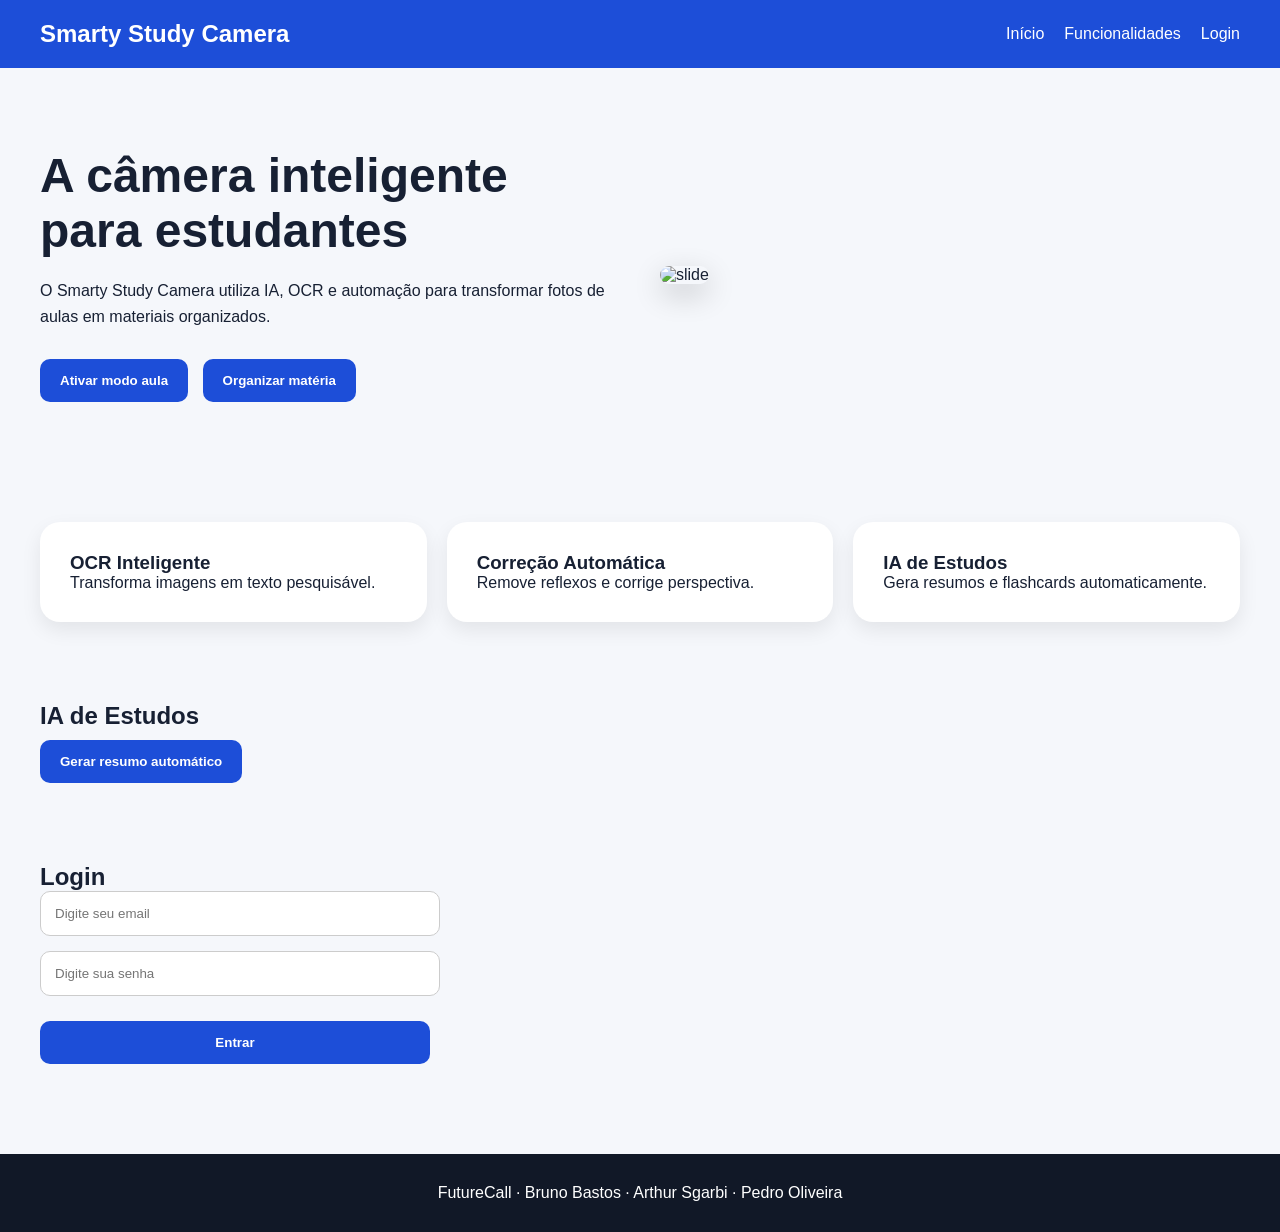
==== index.html @ efd86489 "feat-codigo bruto" ====
<!DOCTYPE html>
<html lang="pt-BR">
<head>
  <meta charset="UTF-8">
  <meta name="viewport" content="width=device-width, initial-scale=1.0">
  <title>Smarty Study Camera</title>
  <link rel="stylesheet" href="css/style.css">
</head>
<body>

<header>
  <nav class="navbar">
    <h1>Smarty Study Camera</h1>

    <ul class="menu">
      <li><a href="#">Início</a></li>
      <li><a href="#funcionalidades">Funcionalidades</a></li>
      <li><a href="#login">Login</a></li>
    </ul>
  </nav>
</header>

<main>

<section class="hero">
  <div class="hero-texto">
    <h2>A câmera inteligente para estudantes</h2>

    <p>
      O Smarty Study Camera utiliza IA, OCR e automação
      para transformar fotos de aulas em materiais organizados.
    </p>

    <button id="modoAulaBtn">
      Ativar modo aula
    </button>

    <button id="materiaBtn">
      Organizar matéria
    </button>
  </div>

  <div class="slideshow">
    <img id="slide" src="https://picsum.photos/600/400?1" alt="slide">
  </div>
</section>

<section id="funcionalidades" class="cards">

  <article class="card">
    <h3>OCR Inteligente</h3>
    <p>Transforma imagens em texto pesquisável.</p>
  </article>

  <article class="card">
    <h3>Correção Automática</h3>
    <p>Remove reflexos e corrige perspectiva.</p>
  </article>

  <article class="card">
    <h3>IA de Estudos</h3>
    <p>Gera resumos e flashcards automaticamente.</p>
  </article>

</section>

<section class="resumo-section">

  <h2>IA de Estudos</h2>

  <button id="gerarResumoBtn">
    Gerar resumo automático
  </button>

  <div id="resultadoResumo"></div>

</section>

<section id="login" class="login-section">

  <h2>Login</h2>

  <form id="loginForm">

    <input
      type="email"
      id="email"
      placeholder="Digite seu email"
    >

    <input
      type="password"
      id="senha"
      placeholder="Digite sua senha"
    >

    <button type="submit">
      Entrar
    </button>

  </form>

</section>

</main>

<footer>
  <p>
    FutureCall · Bruno Bastos · Arthur Sgarbi · Pedro Oliveira
  </p>
</footer>

<script src="js/script.js"></script>
</body>
</html>
---- css/style.css ----
*{
  margin:0;
  padding:0;
  box-sizing:border-box;
}

body{
  font-family:Arial, Helvetica, sans-serif;
  background:#f5f7fb;
  color:#172033;
}

.navbar{
  display:flex;
  justify-content:space-between;
  align-items:center;
  padding:20px 40px;
  background:#1d4ed8;
  color:white;
}

.menu{
  display:flex;
  gap:20px;
  list-style:none;
}

.menu a{
  color:white;
  text-decoration:none;
}

.hero{
  display:flex;
  justify-content:space-between;
  align-items:center;
  gap:40px;
  padding:80px 40px;
  flex-wrap:wrap;
}

.hero-texto{
  flex:1;
}

.hero h2{
  font-size:3rem;
  margin-bottom:20px;
}

.hero p{
  margin-bottom:20px;
  line-height:1.6;
}

button{
  padding:14px 20px;
  border:none;
  border-radius:10px;
  background:#1d4ed8;
  color:white;
  cursor:pointer;
  margin-right:10px;
  margin-top:10px;
  font-weight:bold;
  transition:0.3s;
}

button:hover{
  transform:translateY(-3px);
}

.slideshow{
  flex:1;
}

.slideshow img{
  width:100%;
  border-radius:20px;
  box-shadow:0 10px 30px rgba(0,0,0,0.2);
}

.cards{
  display:flex;
  gap:20px;
  padding:40px;
  flex-wrap:wrap;
}

.card{
  flex:1 1 250px;
  background:white;
  padding:30px;
  border-radius:20px;
  box-shadow:0 8px 20px rgba(0,0,0,0.08);
}

.resumo-section,
.login-section{
  padding:40px;
}

#resultadoResumo{
  margin-top:20px;
  background:white;
  padding:20px;
  border-radius:16px;
  box-shadow:0 8px 20px rgba(0,0,0,0.08);
  display:none;
}

form{
  display:flex;
  flex-direction:column;
  max-width:400px;
  gap:15px;
}

input{
  padding:14px;
  border-radius:10px;
  border:1px solid #ccc;
}

footer{
  background:#111827;
  color:white;
  text-align:center;
  padding:30px;
  margin-top:50px;
}

@media(max-width:800px){

  .hero{
    flex-direction:column;
  }

  .navbar{
    flex-direction:column;
    gap:20px;
  }

}
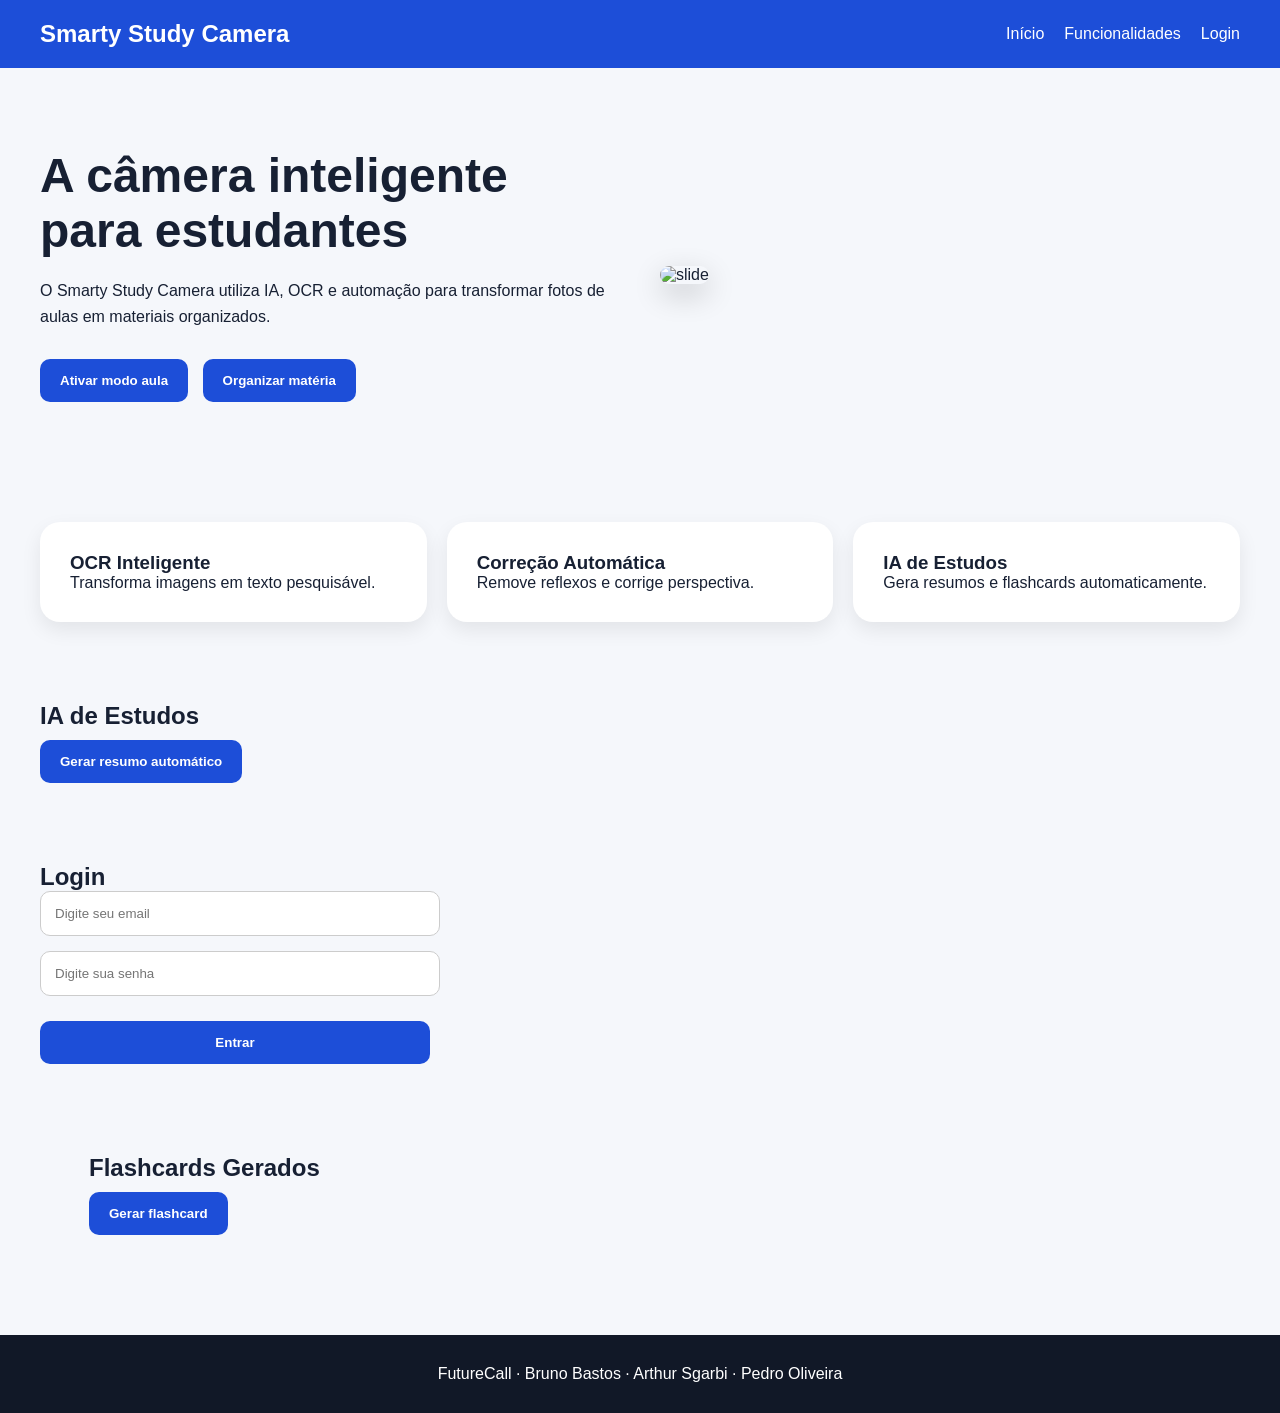
==== commit be8e16ed: "feat: adiciona cards dinamicos de flashcards" ====
--- a/index.html
+++ b/index.html
@@ -103,6 +103,14 @@
 
 </section>
 
+<section class="flashcards-section">
+  <h2>Flashcards Gerados</h2>
+
+  <button id="gerarFlashcardBtn">Gerar flashcard</button>
+
+  <div id="flashcardsContainer" class="grid-cards"></div>
+</section>
+
 </main>
 
 <footer>
--- a/css/style.css
+++ b/css/style.css
@@ -143,3 +143,9 @@
   }
 
 }
+
+.flashcards-section {
+  max-width: 1150px;
+  margin: auto;
+  padding: 50px 24px;
+}
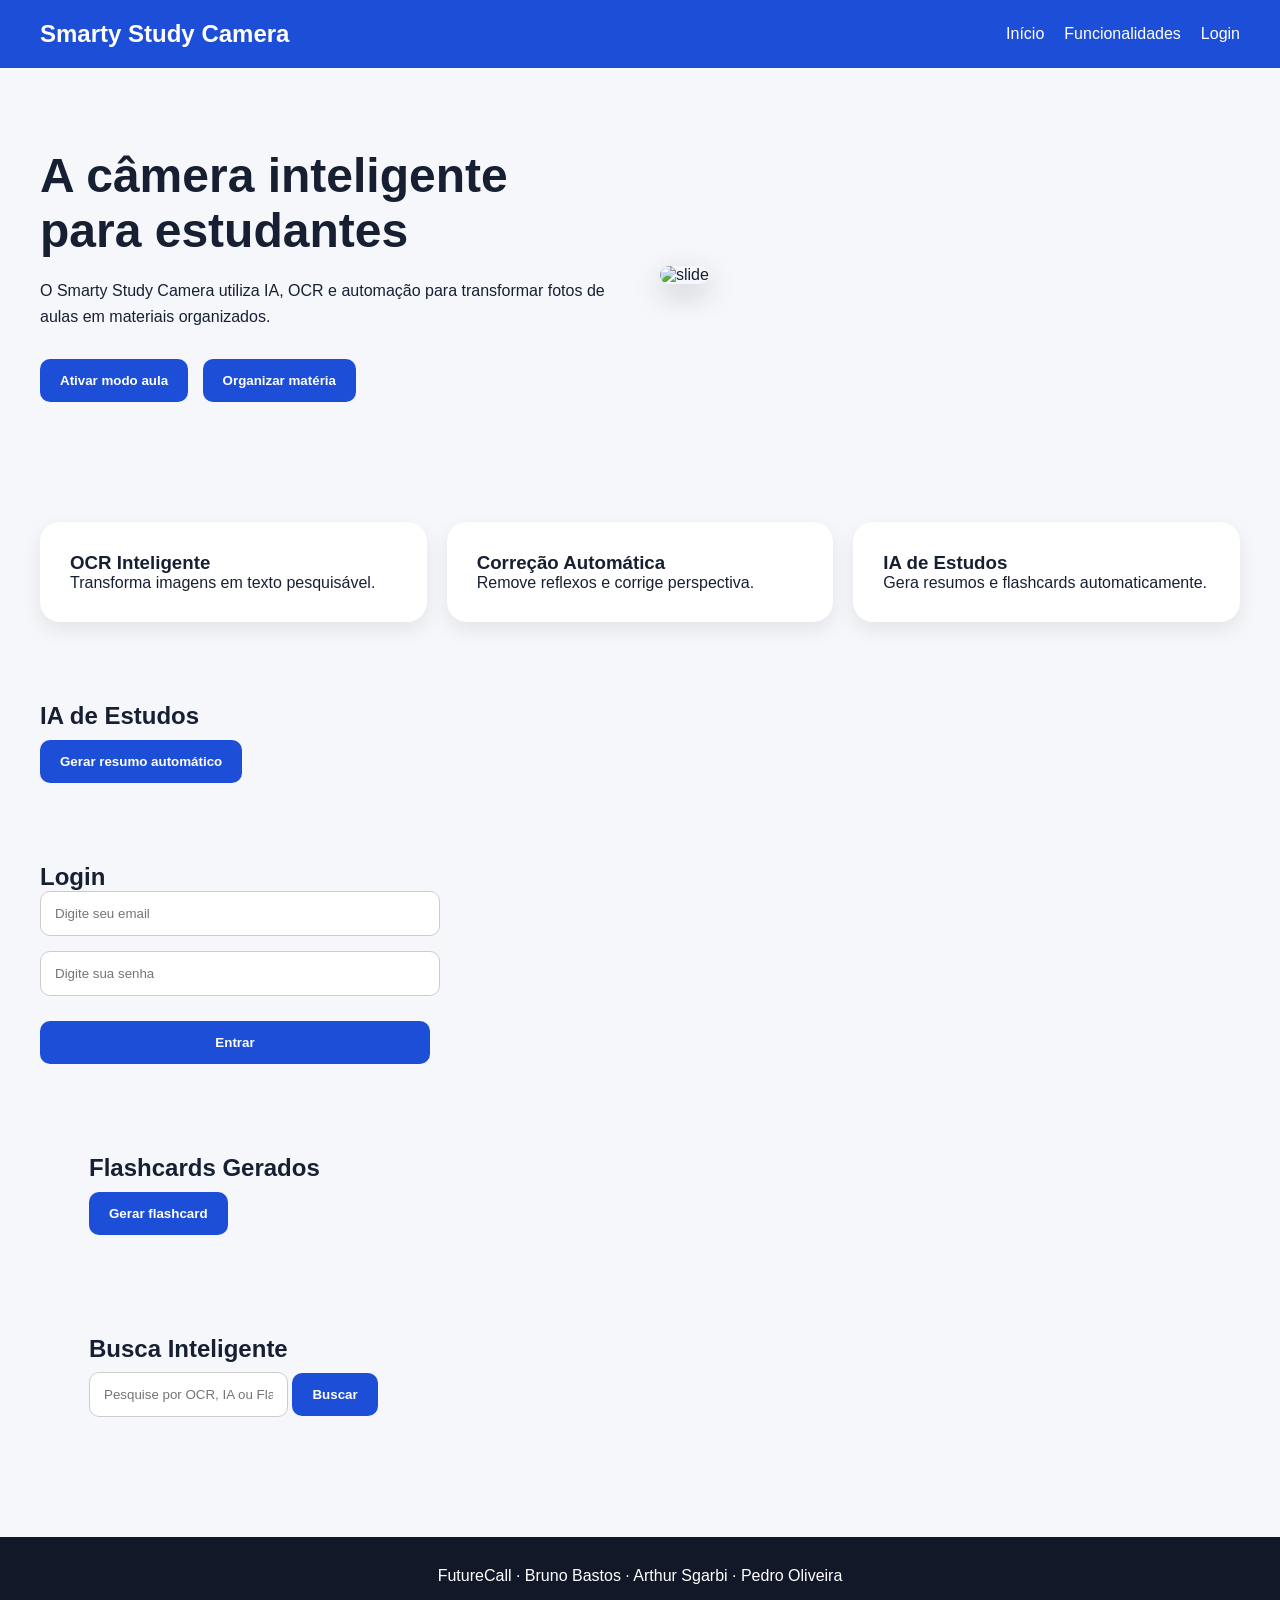
==== commit 3976b1e7: "feat: adiciona simulador de busca por conteudo" ====
--- a/index.html
+++ b/index.html
@@ -111,6 +111,15 @@
   <div id="flashcardsContainer" class="grid-cards"></div>
 </section>
 
+<section class="busca-section">
+  <h2>Busca Inteligente</h2>
+
+  <input type="text" id="inputBusca" placeholder="Pesquise por OCR, IA ou Flashcards">
+  <button id="buscarBtn">Buscar</button>
+
+  <p id="resultadoBusca"></p>
+</section>
+
 </main>
 
 <footer>
--- a/css/style.css
+++ b/css/style.css
@@ -149,3 +149,15 @@
   margin: auto;
   padding: 50px 24px;
 }
+
+.busca-section {
+  max-width: 1150px;
+  margin: auto;
+  padding: 50px 24px;
+}
+
+#resultadoBusca {
+  margin-top: 20px;
+  font-weight: bold;
+  color: #1d4ed8;
+}
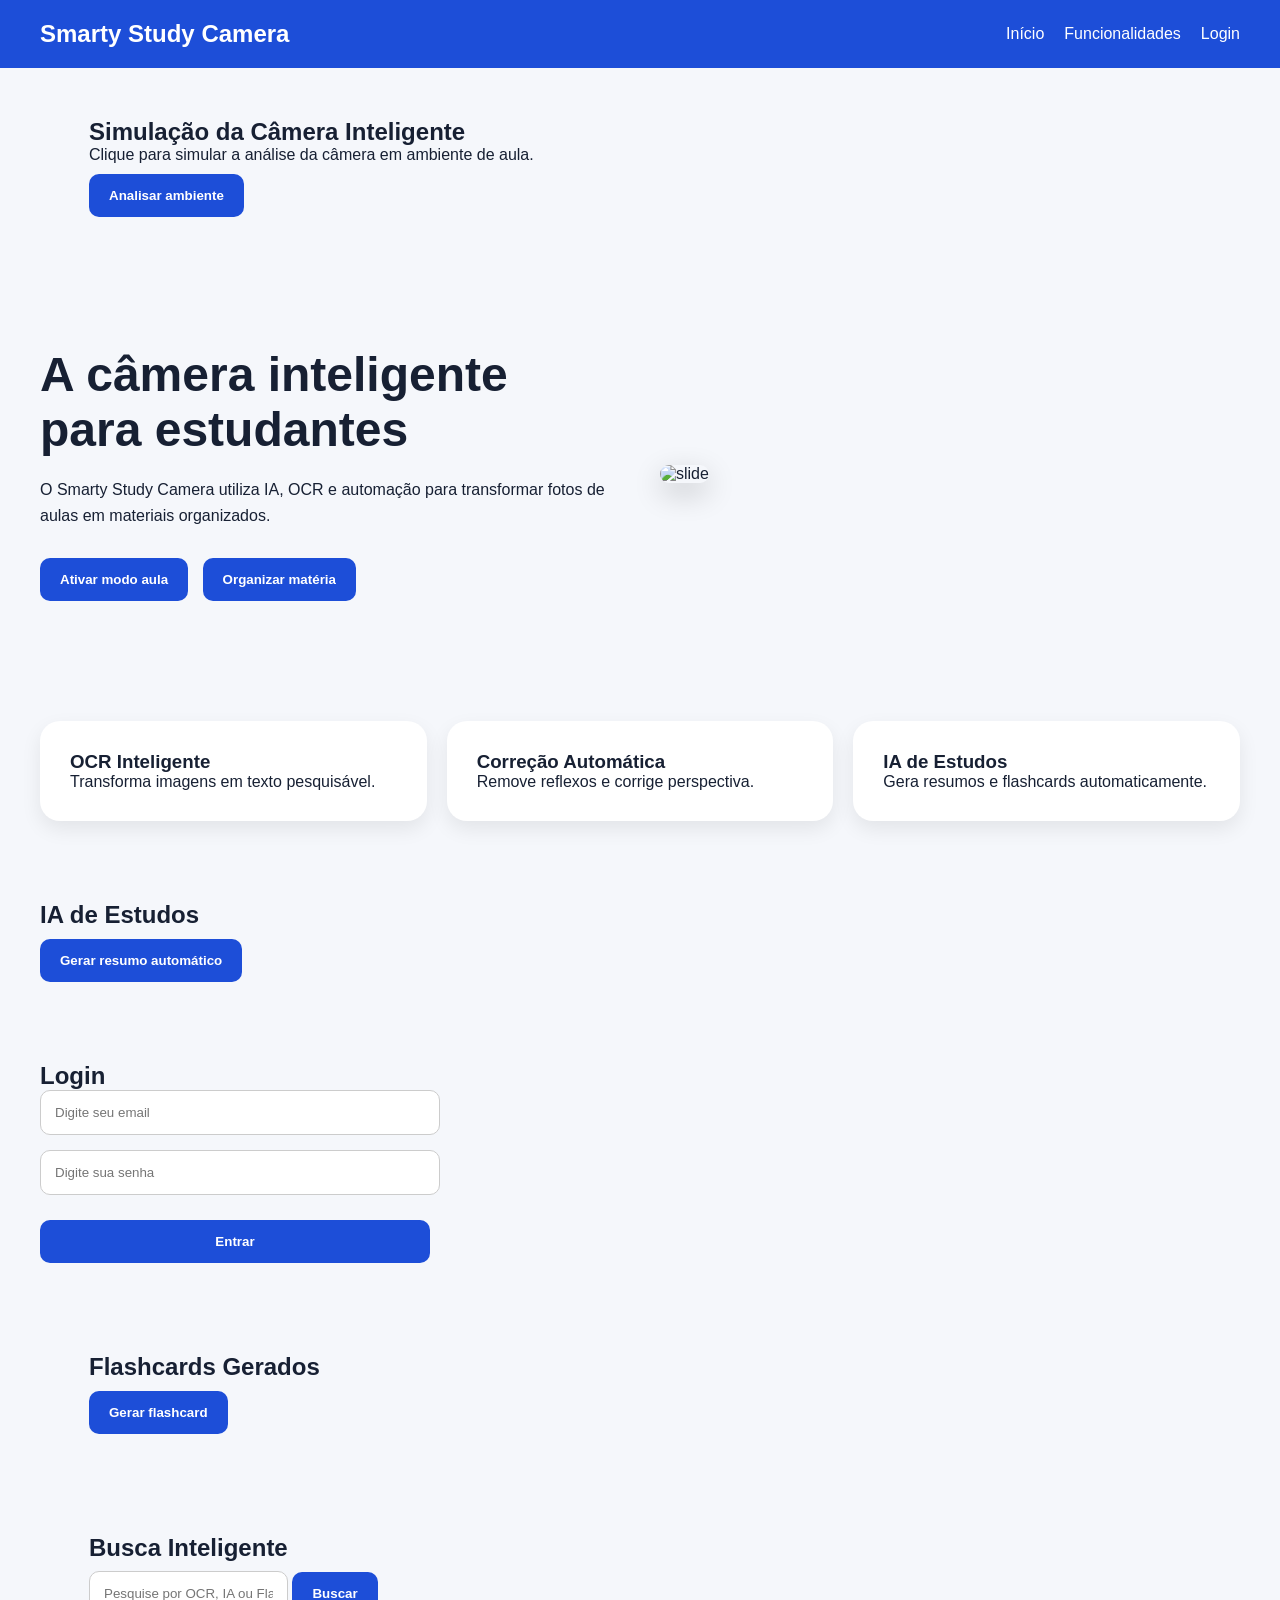
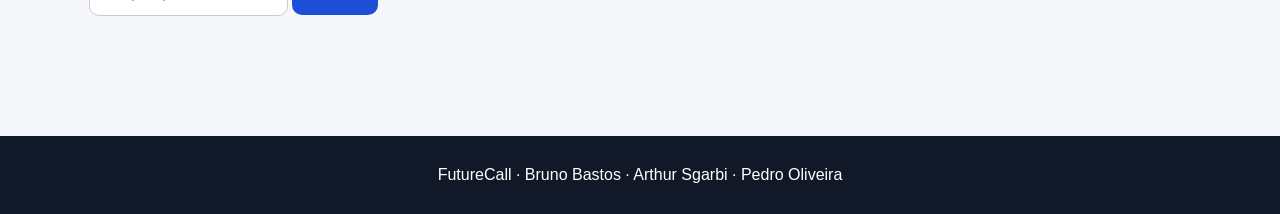
==== commit 7a93de58: "feat: adiciona secao interativa de simulacao da camera" ====
--- a/index.html
+++ b/index.html
@@ -22,6 +22,15 @@
 </header>
 
 <main>
+  <section class="simulador-camera">
+    <h2>Simulação da Câmera Inteligente</h2>
+    
+    <p>Clique para simular a análise da câmera em ambiente de aula.</p>
+
+    <button id="analisarCameraBtn">Analisar ambiente</button>
+
+    <div id="resultadoCamera" class="resultado-box"></div>
+  </section>
 
 <section class="hero">
   <div class="hero-texto">
--- a/css/style.css
+++ b/css/style.css
@@ -150,6 +150,27 @@
   padding: 50px 24px;
 }
 
+.card,
+.mini-card,
+button,
+.btn {
+  transition: transform 0.3s ease, box-shadow 0.3s ease;
+}
+
+.card:hover,
+.mini-card:hover {
+  transform: translateY(-6px);
+  box-shadow: 0 14px 35px rgba(0,0,0,0.12);
+}
+
+button:hover,
+.btn:hover {
+  transform: translateY(-3px);
+}
+
+html {
+  scroll-behavior: smooth;
+}
 .busca-section {
   max-width: 1150px;
   margin: auto;
@@ -161,3 +182,18 @@
   font-weight: bold;
   color: #1d4ed8;
 }
+
+.simulador-camera {
+  max-width: 1150px;
+  margin: auto;
+  padding: 50px 24px;
+}
+
+.resultado-box {
+  margin-top: 20px;
+  background: white;
+  padding: 24px;
+  border-radius: 16px;
+  box-shadow: 0 8px 20px rgba(0,0,0,0.08);
+  display: none;
+}
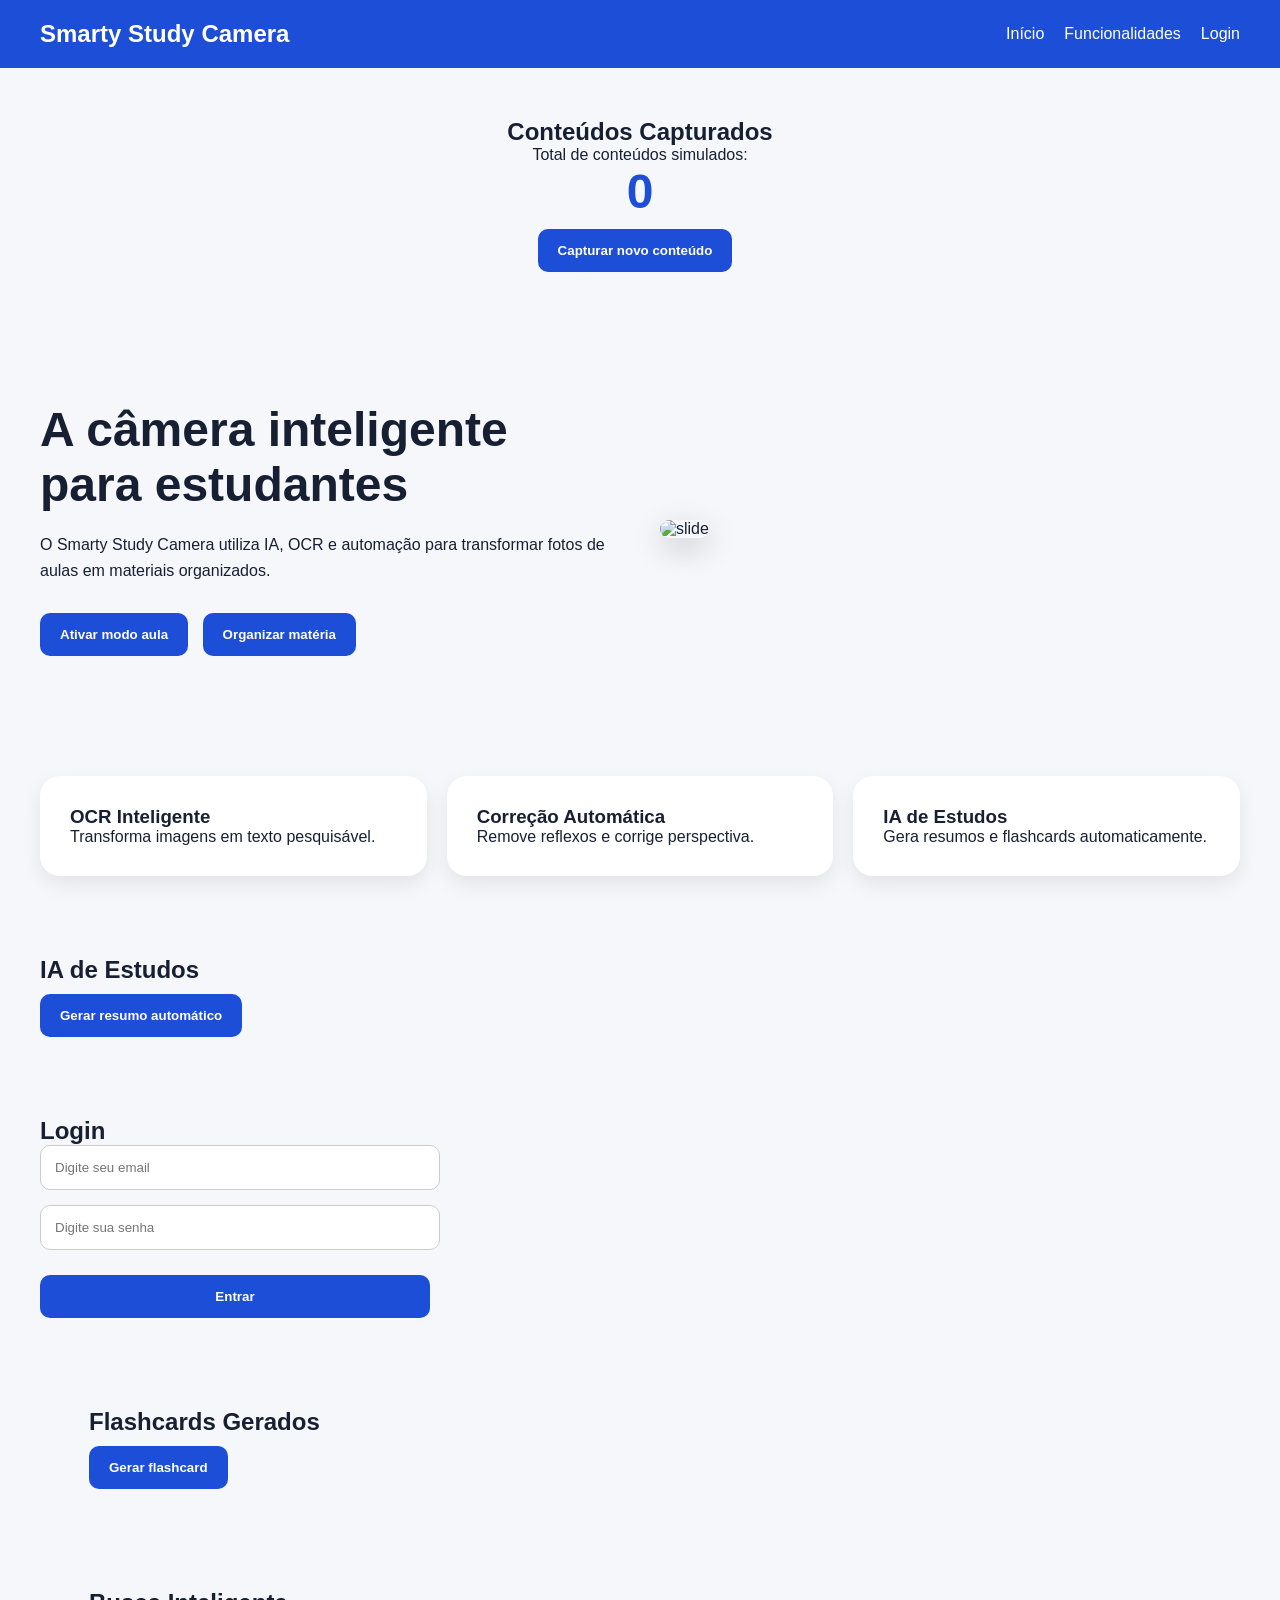
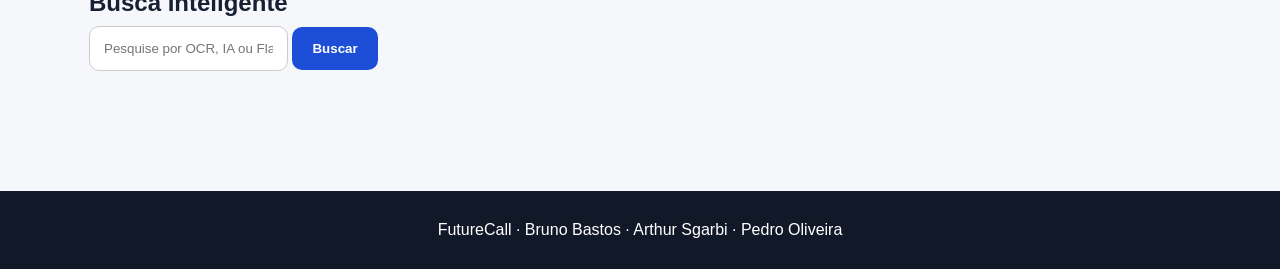
==== commit 5090ffe6: "feat: adiciona contador de conteudos capturados" ====
--- a/index.html
+++ b/index.html
@@ -22,15 +22,17 @@
 </header>
 
 <main>
-  <section class="simulador-camera">
-    <h2>Simulação da Câmera Inteligente</h2>
-    
-    <p>Clique para simular a análise da câmera em ambiente de aula.</p>
 
-    <button id="analisarCameraBtn">Analisar ambiente</button>
+<section class="contador-section">
+  <h2>Conteúdos Capturados</h2>
+  <p>Total de conteúdos simulados:</p>
 
-    <div id="resultadoCamera" class="resultado-box"></div>
-  </section>
+  <strong id="contadorCapturas">0</strong>
+
+  <br>
+
+  <button id="capturarConteudoBtn">Capturar novo conteúdo</button>
+</section>
 
 <section class="hero">
   <div class="hero-texto">
--- a/css/style.css
+++ b/css/style.css
@@ -183,17 +183,14 @@
   color: #1d4ed8;
 }
 
-.simulador-camera {
+.contador-section {
   max-width: 1150px;
   margin: auto;
   padding: 50px 24px;
+  text-align: center;
 }
 
-.resultado-box {
-  margin-top: 20px;
-  background: white;
-  padding: 24px;
-  border-radius: 16px;
-  box-shadow: 0 8px 20px rgba(0,0,0,0.08);
-  display: none;
+#contadorCapturas {
+  font-size: 3rem;
+  color: #1d4ed8;
 }
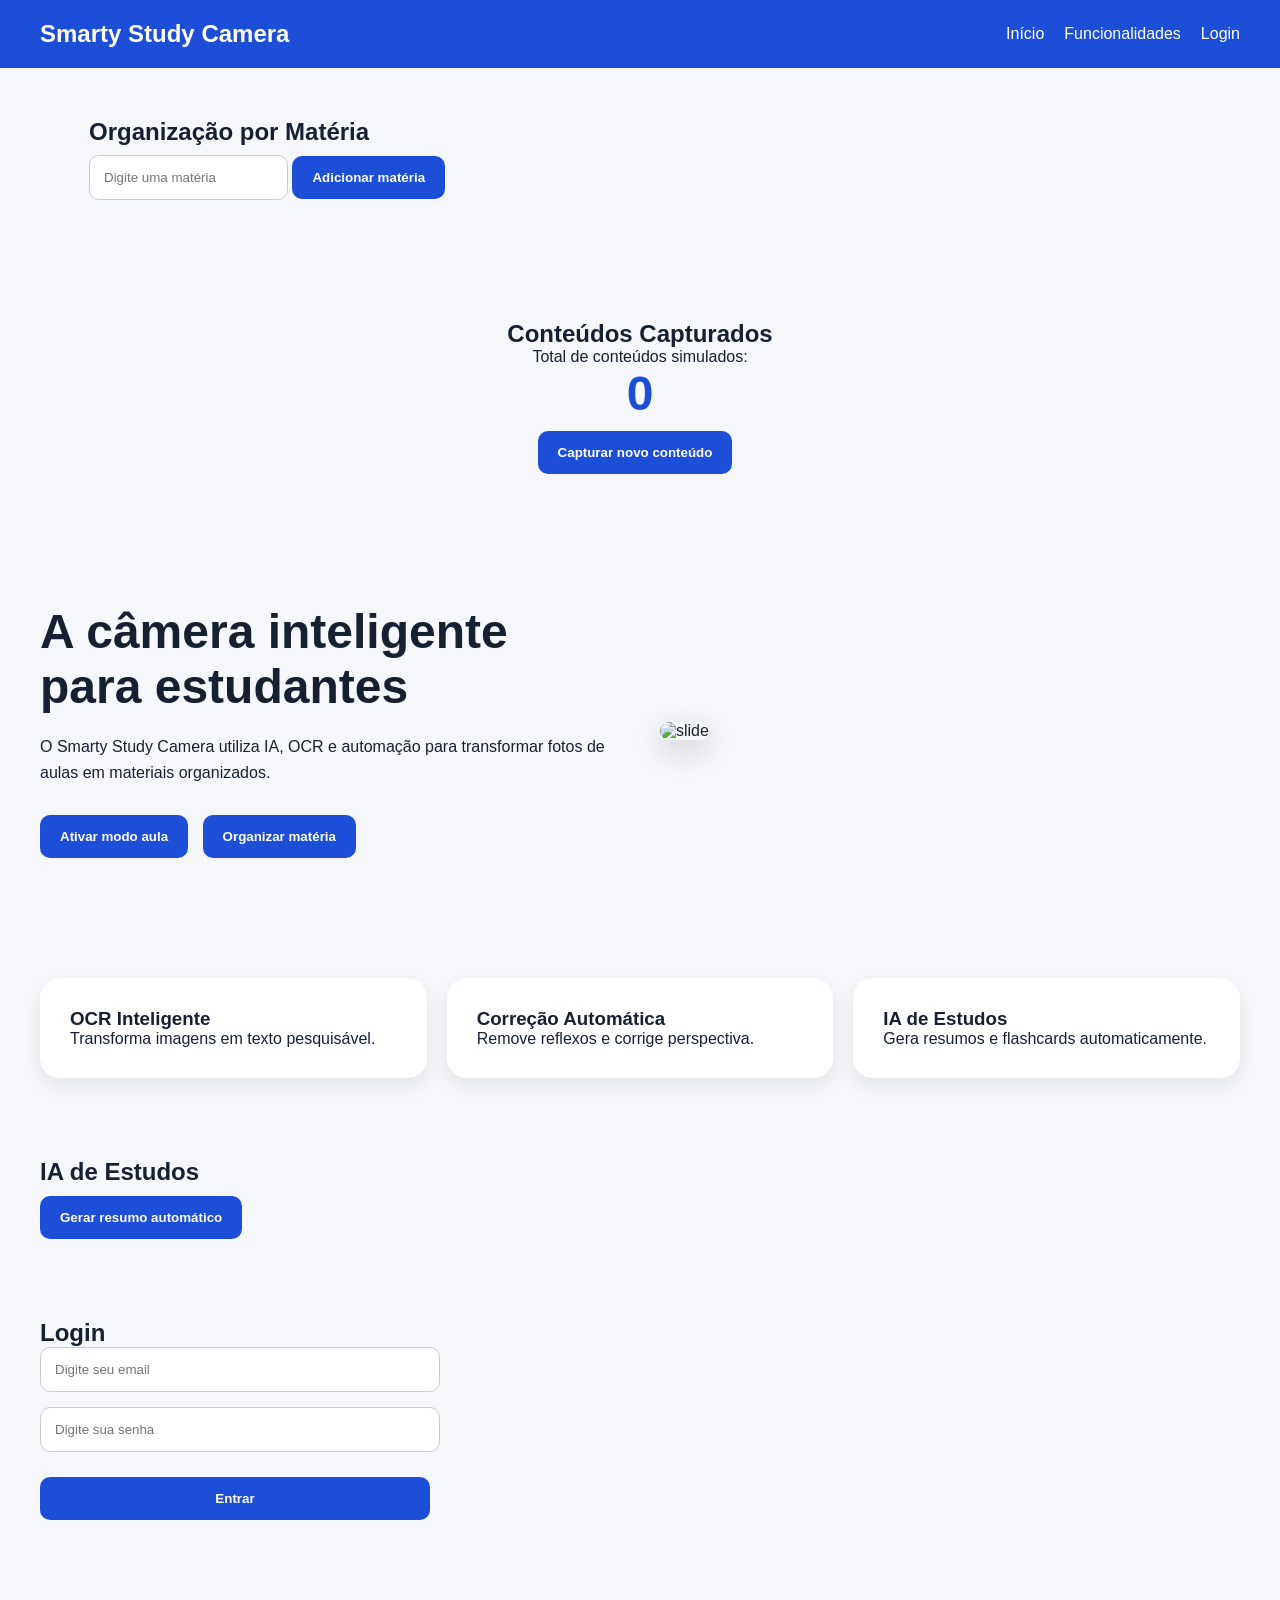
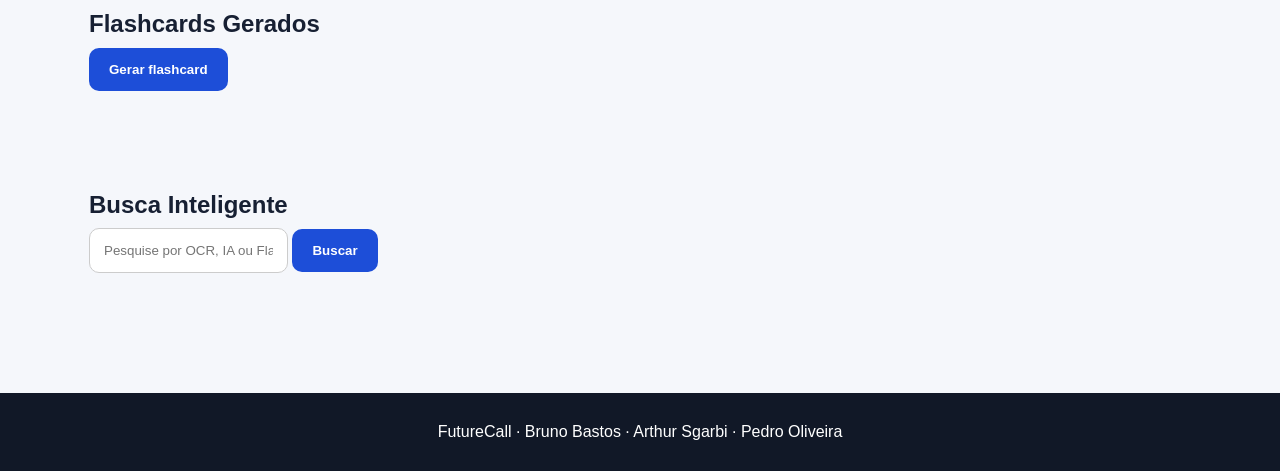
==== commit a8924b33: "feat: adiciona lista dinamica de materias" ====
--- a/index.html
+++ b/index.html
@@ -22,6 +22,15 @@
 </header>
 
 <main>
+
+<section class="materias-section">
+  <h2>Organização por Matéria</h2>
+
+  <input type="text" id="inputMateria" placeholder="Digite uma matéria">
+  <button id="adicionarMateriaBtn">Adicionar matéria</button>
+
+  <ul id="listaMaterias"></ul>
+</section>
 
 <section class="contador-section">
   <h2>Conteúdos Capturados</h2>
--- a/css/style.css
+++ b/css/style.css
@@ -193,4 +193,22 @@
 #contadorCapturas {
   font-size: 3rem;
   color: #1d4ed8;
+}
+
+.materias-section {
+  max-width: 1150px;
+  margin: auto;
+  padding: 50px 24px;
+}
+
+#listaMaterias {
+  margin-top: 20px;
+  padding-left: 20px;
+}
+
+#listaMaterias li {
+  background: white;
+  margin-bottom: 10px;
+  padding: 14px;
+  border-radius: 10px;
 }
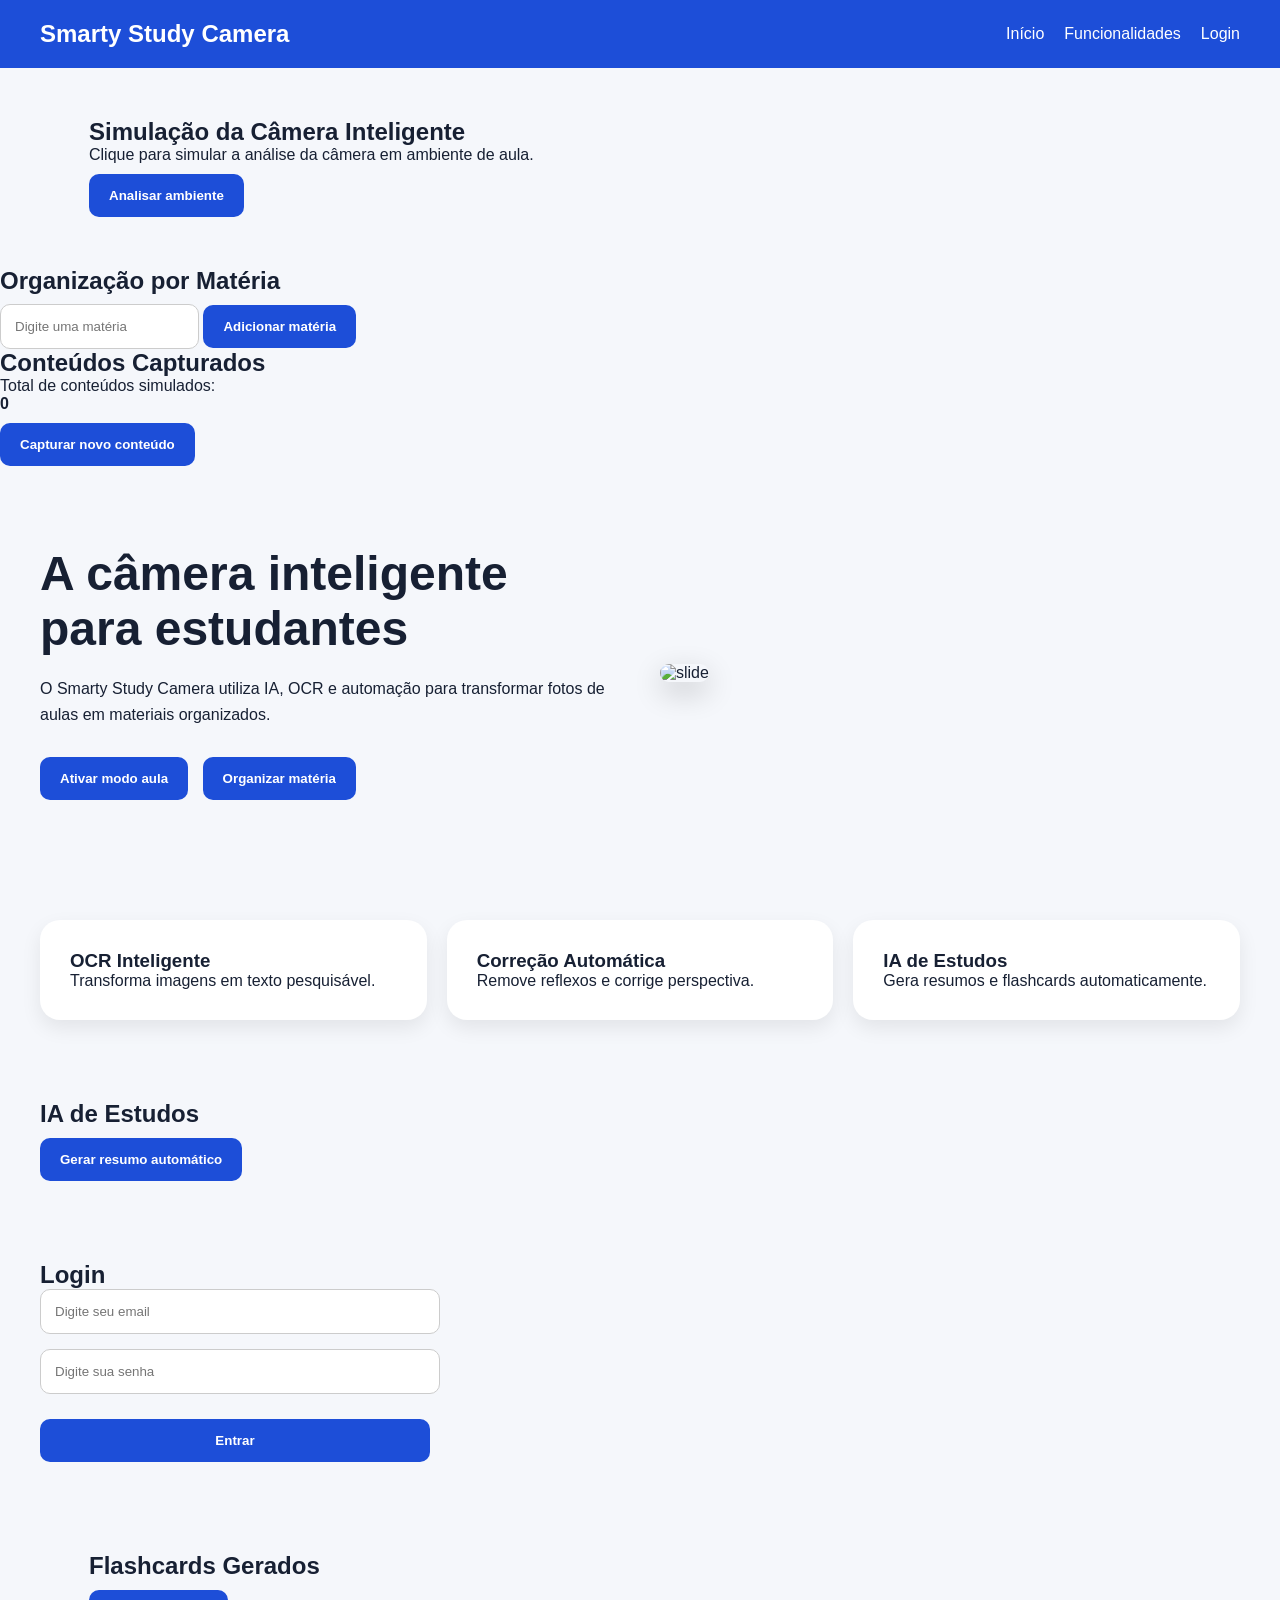
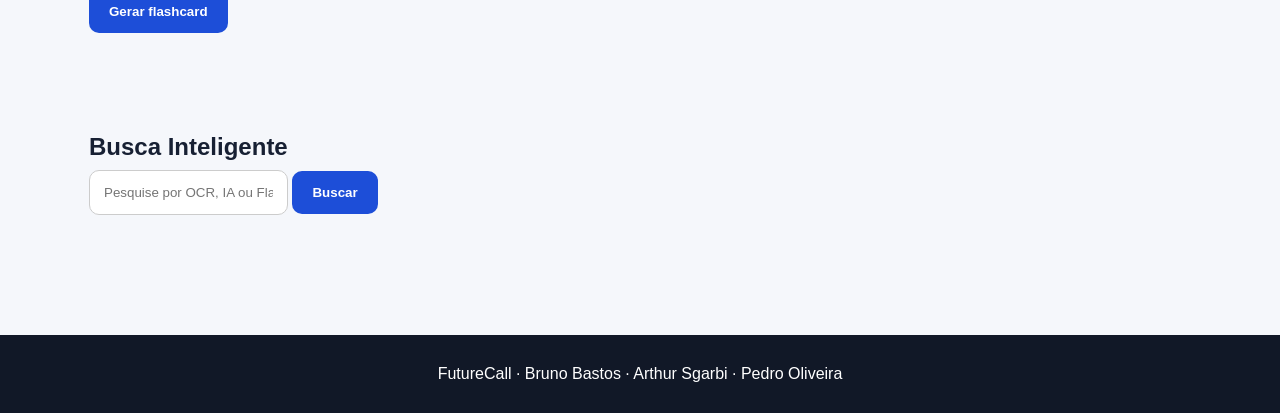
==== commit 85026280: "Merge branch 'main' into feat/secao-interativa-simulacao-camera" ====
--- a/index.html
+++ b/index.html
@@ -22,6 +22,15 @@
 </header>
 
 <main>
+  <section class="simulador-camera">
+    <h2>Simulação da Câmera Inteligente</h2>
+    
+    <p>Clique para simular a análise da câmera em ambiente de aula.</p>
+
+    <button id="analisarCameraBtn">Analisar ambiente</button>
+
+    <div id="resultadoCamera" class="resultado-box"></div>
+  </section>
 
 <section class="materias-section">
   <h2>Organização por Matéria</h2>
--- a/css/style.css
+++ b/css/style.css
@@ -183,6 +183,19 @@
   color: #1d4ed8;
 }
 
+.simulador-camera {
+  max-width: 1150px;
+  margin: auto;
+  padding: 50px 24px;
+}
+
+.resultado-box {
+  margin-top: 20px;
+  background: white;
+  padding: 24px;
+  border-radius: 16px;
+  box-shadow: 0 8px 20px rgba(0,0,0,0.08);
+  display: none;
 .contador-section {
   max-width: 1150px;
   margin: auto;
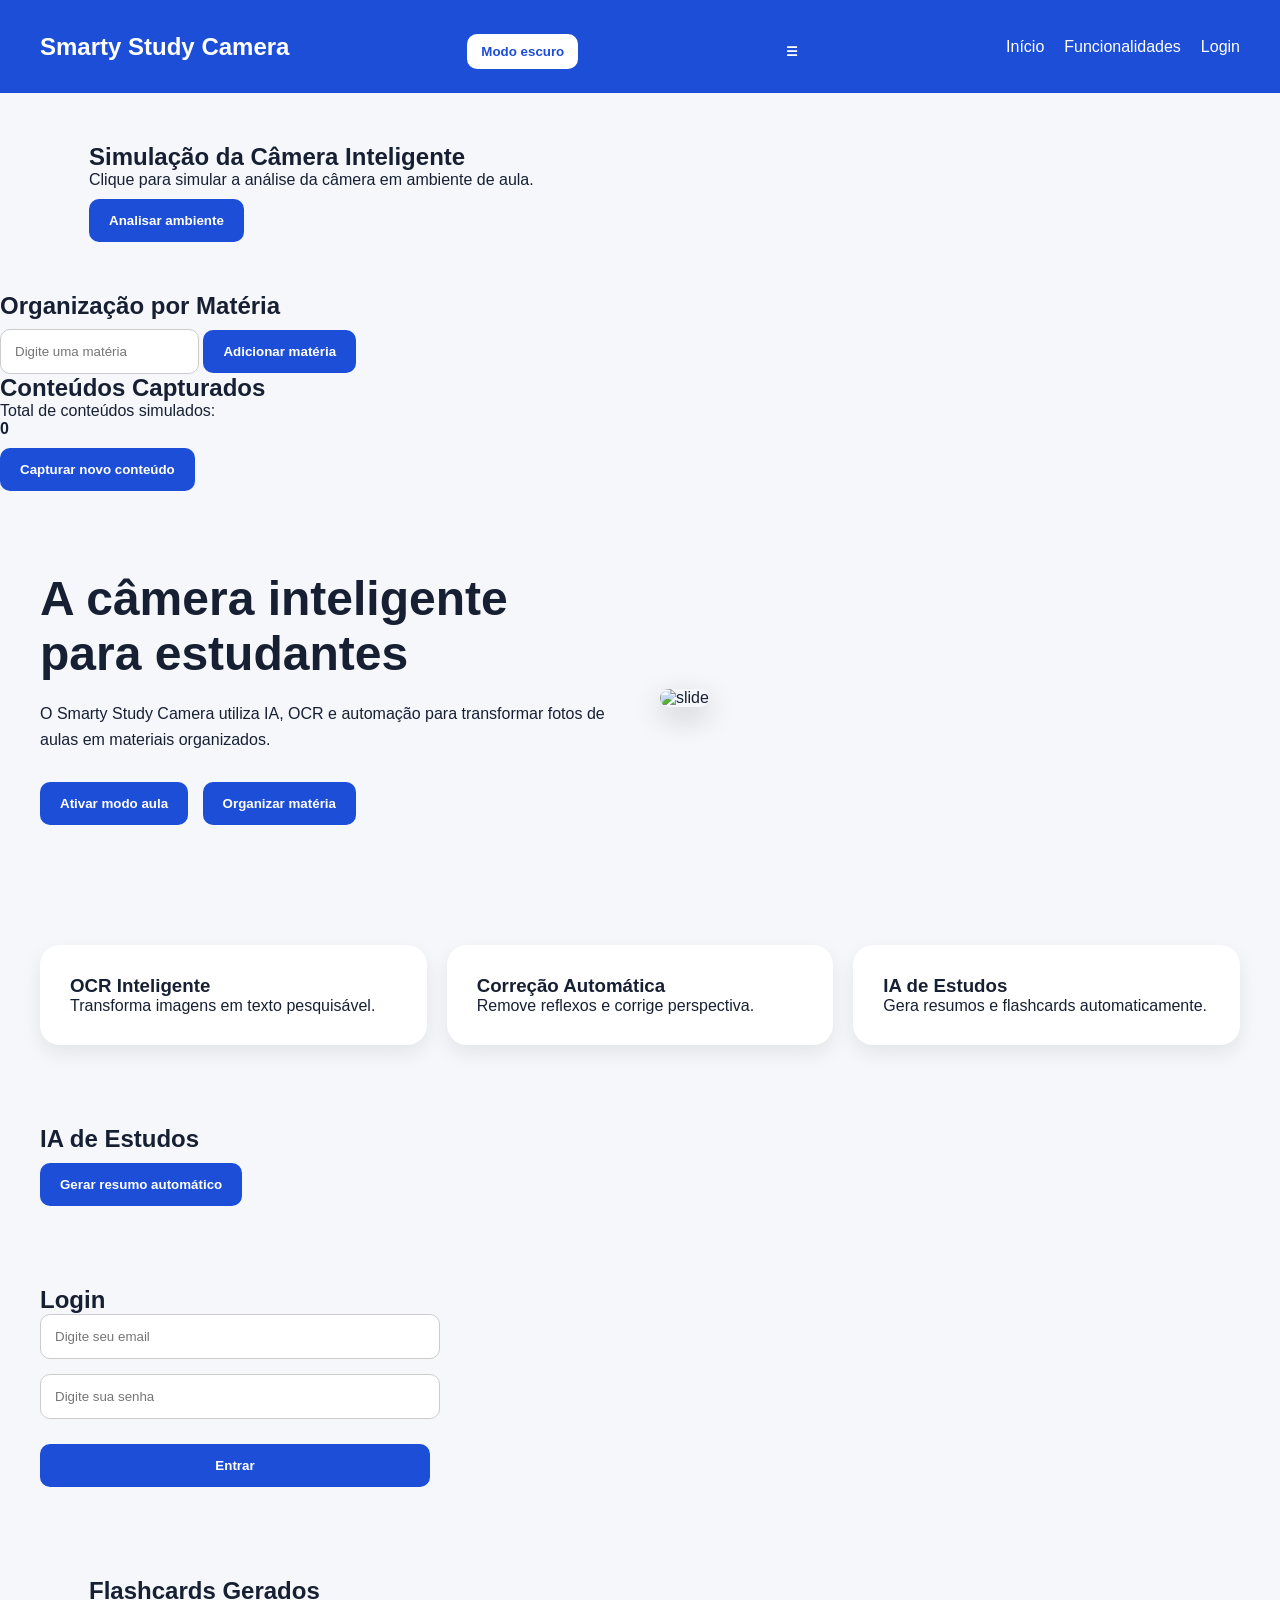
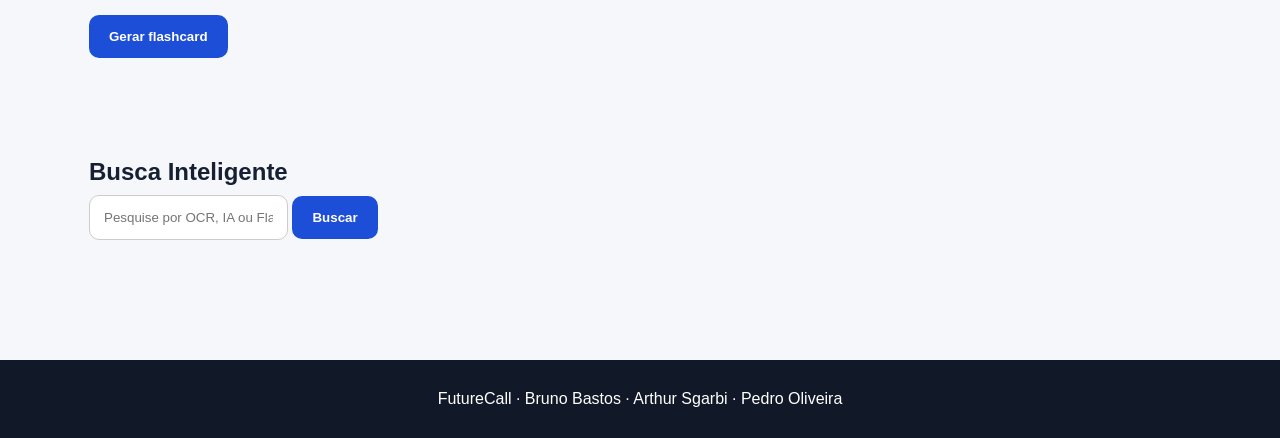
==== commit 151928f6: "feat: adiciona menu mobile interativo" ====
--- a/index.html
+++ b/index.html
@@ -12,7 +12,8 @@
 <header>
   <nav class="navbar">
     <h1>Smarty Study Camera</h1>
-
+    <button id="modoEscuroBtn" class="btn-tema">Modo escuro</button>
+    <button id="menuBtn" class="menu-btn">☰</button>
     <ul class="menu">
       <li><a href="#">Início</a></li>
       <li><a href="#funcionalidades">Funcionalidades</a></li>
--- a/css/style.css
+++ b/css/style.css
@@ -9,6 +9,25 @@
   font-family:Arial, Helvetica, sans-serif;
   background:#f5f7fb;
   color:#172033;
+}
+
+.btn-tema {
+  background: white;
+  color: #1d4ed8;
+  padding: 10px 14px;
+}
+
+.modo-escuro {
+  background: #111827;
+  color: white;
+}
+
+.modo-escuro .card,
+.modo-escuro .mini-card,
+.modo-escuro .resultado-box,
+.modo-escuro #resultadoResumo {
+  background: #1f2937;
+  color: white;
 }
 
 .navbar{
@@ -224,4 +243,25 @@
   margin-bottom: 10px;
   padding: 14px;
   border-radius: 10px;
-}+}
+
+.menu-btn {
+  display: none;
+}
+
+@media (max-width: 800px) {
+  .menu-btn {
+    display: block;
+  }
+
+  .menu {
+    display: none;
+    flex-direction: column;
+    width: 100%;
+    text-align: center;
+  }
+
+  .menu.menu-ativo {
+    display: flex;
+  }
+}
